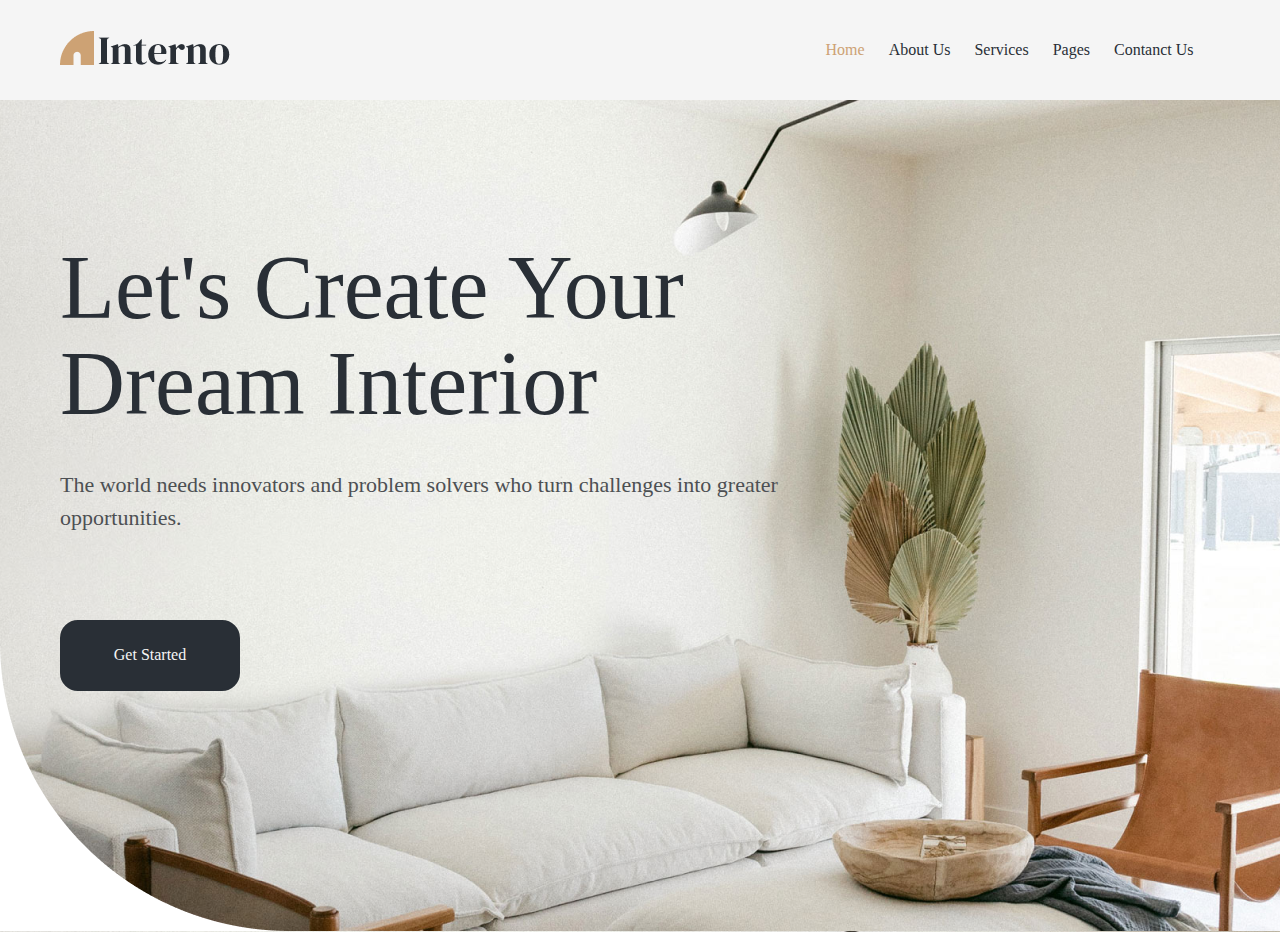
==== страница/grids.html @ ed87ba84 "week7" ====
<!DOCTYPE html>
<html lang="en">
    <head>
        <meta charset="UTF-8" />
        <meta http-equiv="X-UA-Compatible" content="IE=edge" />
        <meta name="viewport" content="width=device-width, initial-scale=1.0" />
        <link rel="stylesheet" href="grids.css" />
        <link rel="stylesheet" href="css/normalize.css" />
        <title>Interno</title>
    </head>
    <body>
        <header class="header">
            <a hlef="#" class="header-logo">
                <img src="images/Vector.png" alt="logo" />
                <img src="images/Vector1.png" alt="logo" />
            </a>
            <nav class="header-nav">
                <a href="#" class="content-1">Home</a>
                <a href="#" class="content-2">About Us</a>
                <a href="#" class="content-3">Services</a>
                <a href="#" class="content-4">Pages</a>
                <a href="#" class="content-5">Contanct Us</a>
            </nav>
        </header>
        <main class="main">
            <h1 class="header-title">Let's Create Your Dream Interior</h1>
            <h2 class="header-subtitle">
                The world needs innovators and problem solvers who turn
                challenges into greater opportunities.
            </h2>
            <button id="click" onclick="myScript">Get Started</button>
        </main>
    </body>
</html>
---- страница/grids.css ----
body {
    margin: 0px;
    position: relative;
    overflow-x: hidden;
    overflow-y: auto;
}
button {
    padding: 0;
    border: none;
    font: inherit;
    color: inherit;
    background-color: transparent;
    cursor: pointer;
}
.header {
    display: grid;
    grid-template-columns: 60px 5fr 6fr 7fr;
    grid-template-areas: '. header-logo . header-nav ';
    min-height: 100px;
    align-items: center;
    background-color: #f5f5f5;
}
.header-logo {
    grid-area: header-logo;
}
.header-nav {
    grid-area: header-nav;
}
.content-1 {
    margin-left: 20px;
    color: #cda274;
    text-decoration: none;
}
.content-2 {
    margin-left: 20px;
    color: #292f36;
    text-decoration: none;
}
.content-3 {
    margin-left: 20px;
    color: #292f36;
    text-decoration: none;
}
.content-4 {
    margin-left: 20px;
    color: #292f36;
    text-decoration: none;
}
.content-5 {
    margin-left: 20px;
    color: #292f36;
    text-decoration: none;
}
.main {
    display: grid;
    grid-template-rows: 350px 170px 100px;
    grid-template-columns: 60px 5fr 6fr 6fr;
    background-image: url(images/IMAGE.png);
    grid-template-areas: '. header-title header-title .' '. header-subtitle header-subtitle .' '. click . .';
    height: 832px;
    width: 1280px;
    left: 0;
    right: 0;
    top: 0px;
}
.header-title {
    grid-area: header-title;
    color: #292f36;
    font-family: 'DM Serif Display';
    font-style: normal;
    font-weight: 400;
    font-size: 90px;
    line-height: 96px;
    justify-items: start;
    align-items: start;
    margin-top: 140px;
}
.header-subtitle {
    grid-area: header-subtitle;
    color: #4d5053;
    font-family: 'Jost';
    font-style: normal;
    font-weight: 400;
    font-size: 22px;
    line-height: 33px;
}
#click {
    grid-area: click;
    height: 71px;
    width: 180px;
    left: 0;
    right: 0;
    top: 0;
    background: #292f36;
    border: 2px solid #292f36;
    border-radius: 18px;
    color: #f5f5f5;
}
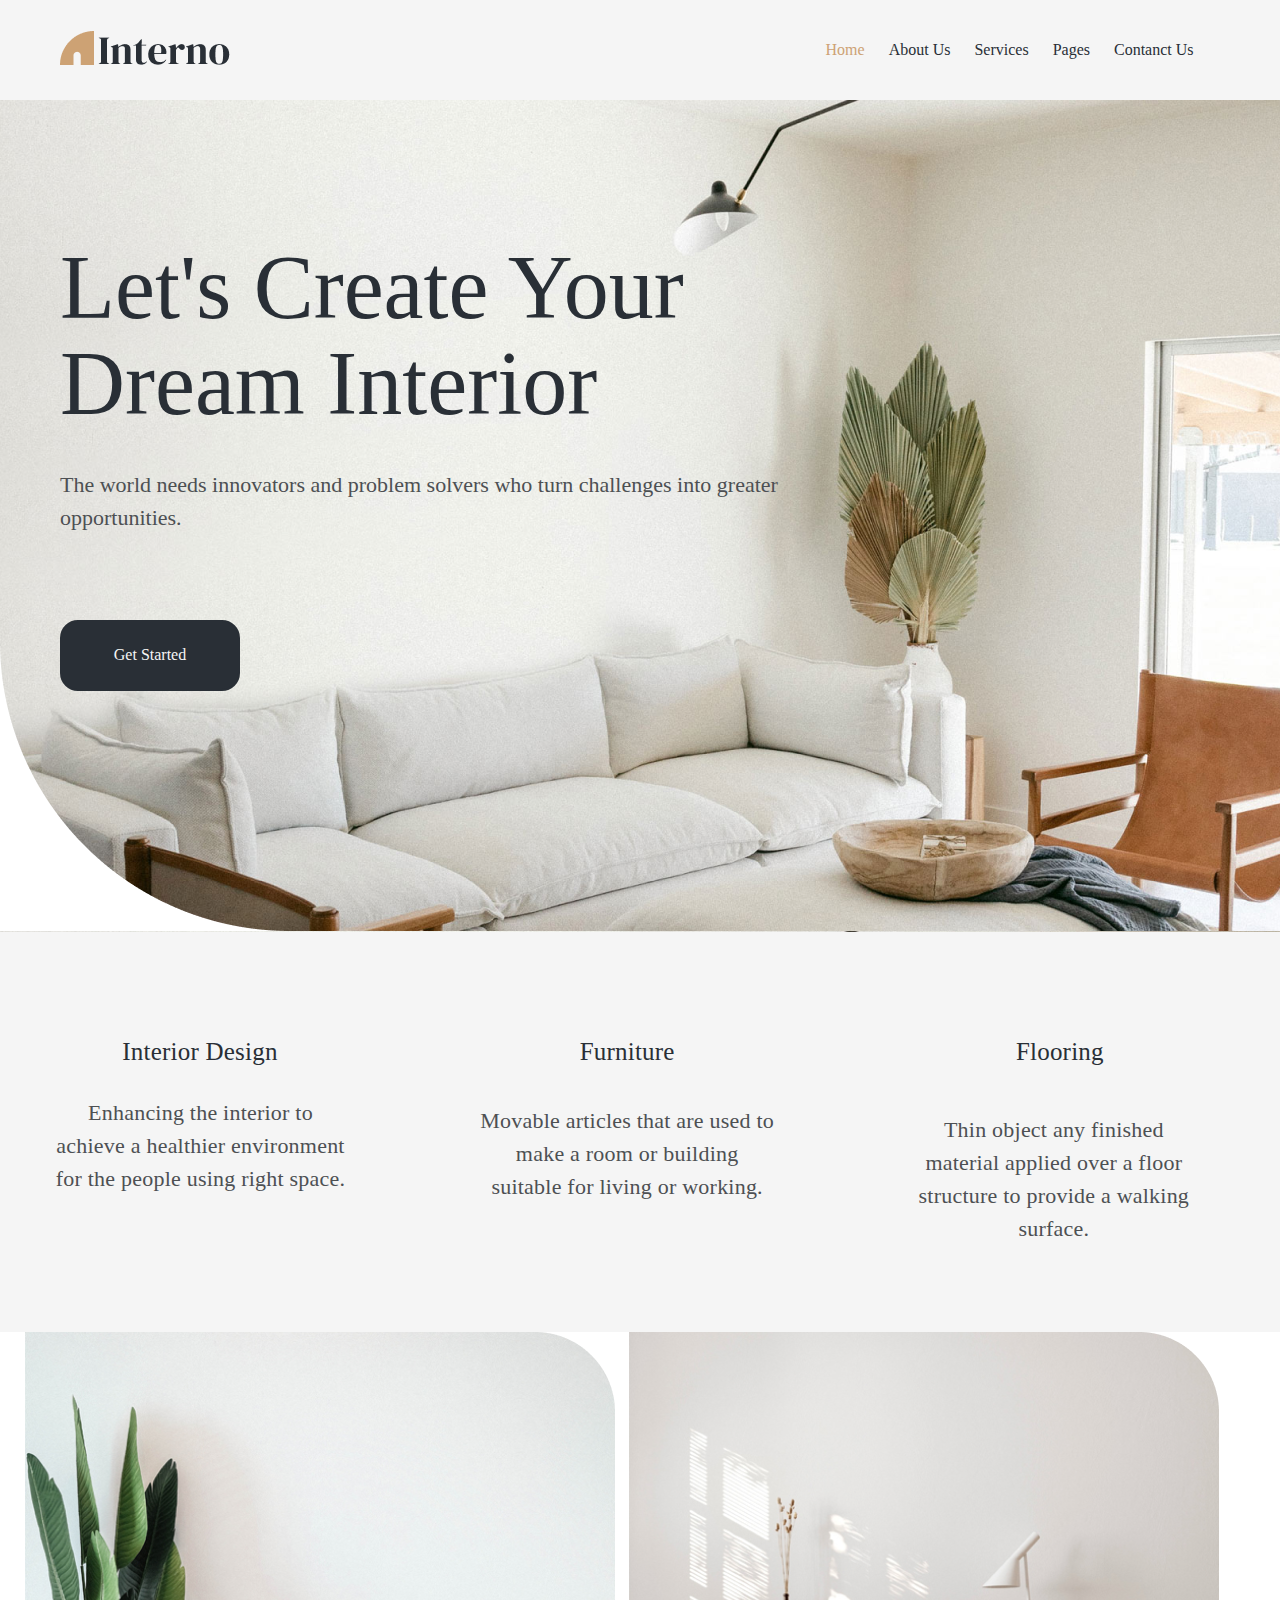
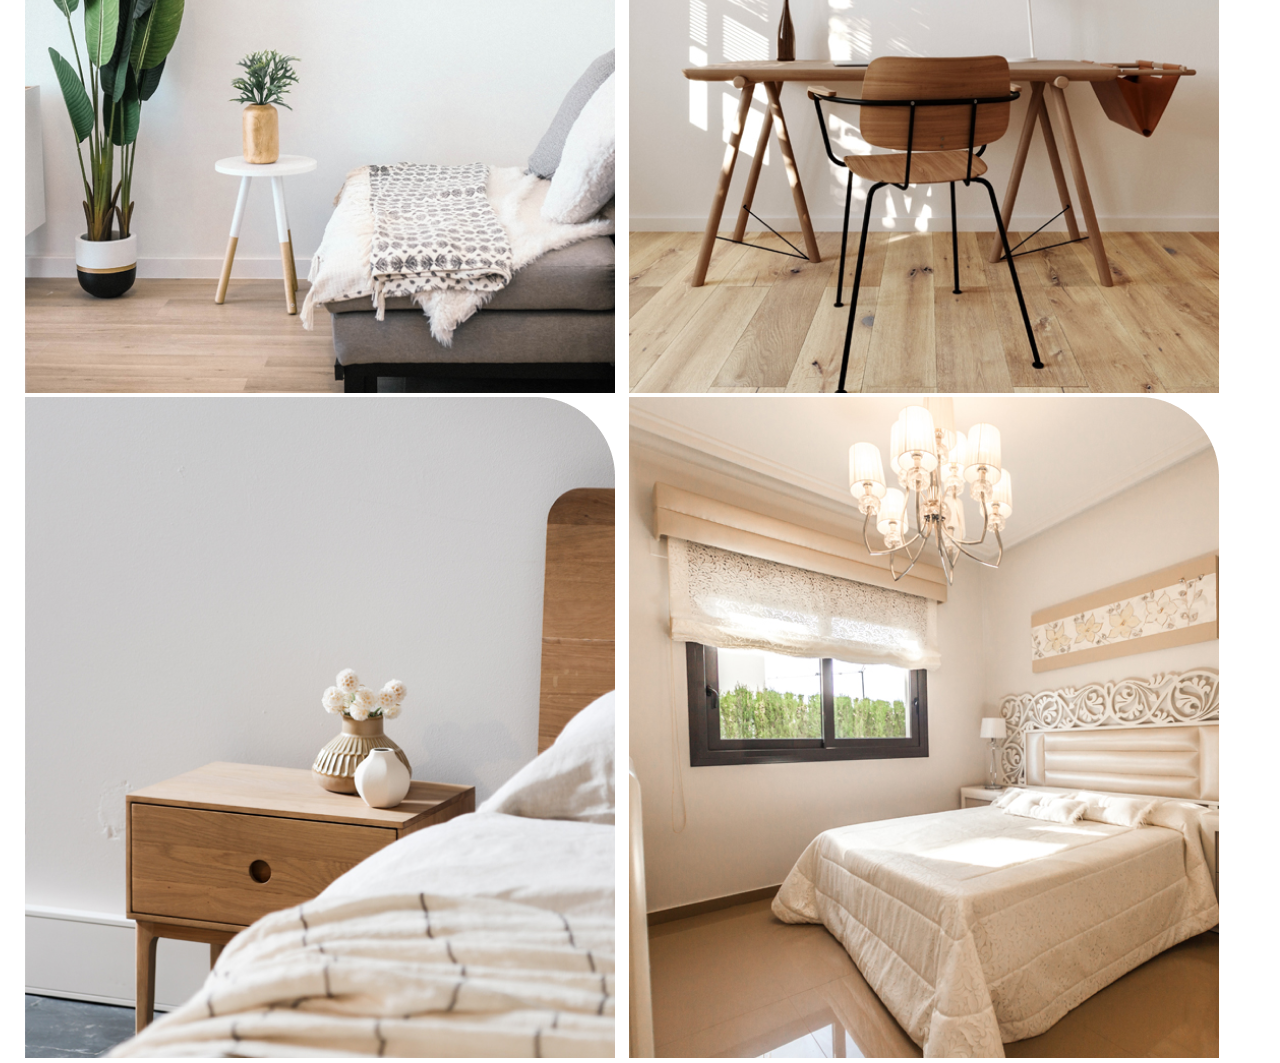
==== commit 738f38e4: "week7" ====
--- a/страница/grids.html
+++ b/страница/grids.html
@@ -30,5 +30,34 @@
             </h2>
             <button id="click" onclick="myScript">Get Started</button>
         </main>
+        <article class="article">
+            <div class="article-right">
+                <h3 class="article1-title">Interior Design</h3>
+                <p class="article1-subtitle">
+                    Enhancing the interior to achieve a healthier environment
+                    for the people using right space.
+                </p>
+            </div>
+            <div class="article-center">
+                <h4 class="article2-title">Furniture</h4>
+                <p class="article2-subtitle">
+                    Movable articles that are used to make a room or building
+                    suitable for living or working.
+                </p>
+            </div>
+            <div class="article-left">
+                <h5 class="article3-title">Flooring</h5>
+                <p class="article1-subtitle">
+                    Thin object any finished material applied over a floor
+                    structure to provide a walking surface.
+                </p>
+            </div>
+        </article>
+        <main class="image">
+            <object id="image1" data="images/1.png" type="image/png"></object>
+            <object id="image2" data="images/2.png" type="image/png"></object>
+            <object id="image3" data="images/3.png" type="image/png"></object>
+            <object id="image4" data="images/4.png" type="image/png"></object>
+        </main>
     </body>
 </html>
--- a/страница/grids.css
+++ b/страница/grids.css
@@ -25,6 +25,7 @@
 }
 .header-nav {
     grid-area: header-nav;
+    flex-wrap: wrap;
 }
 .content-1 {
     margin-left: 20px;
@@ -96,3 +97,121 @@
     border-radius: 18px;
     color: #f5f5f5;
 }
+.article {
+    display: grid;
+    grid-template-rows: 100px 500px 100px;
+    grid-template-columns: 1fr 1fr 1fr;
+    background-color: #f5f5f5;
+    grid-template-areas: '. . . ' '. article1-title article2-title article3-title .' '. article1-subtitle article2-subtitle article3-subtitle.';
+    height: 400px;
+}
+.article1-title {
+    grid-area: article1-title;
+    width: 174px;
+    height: 39px;
+    font-family: 'DM Serif Display';
+    font-style: normal;
+    font-weight: 400;
+    font-size: 25px;
+    line-height: 39px;
+    text-align: center;
+    letter-spacing: 0.22px;
+    color: #292f36;
+    margin-left: 113px;
+    margin-top: 100px;
+}
+.article1-subtitle {
+    grid-area: article1-subtitle;
+    width: 297px;
+    height: 99px;
+    font-family: 'Jost';
+    font-style: normal;
+    font-weight: 400;
+    font-size: 22px;
+    line-height: 33px;
+    text-align: center;
+    letter-spacing: 0.22px;
+    color: #4d5053;
+    margin-left: 52px;
+}
+.article2-title {
+    grid-area: article2-title;
+    width: 111px;
+    height: 39px;
+    font-family: 'DM Serif Display';
+    font-style: normal;
+    font-weight: 400;
+    font-size: 25px;
+    line-height: 39px;
+    text-align: center;
+    letter-spacing: 0.22px;
+    color: #292f36;
+    margin-left: 145px;
+    margin-top: 100px;
+}
+.article2-subtitle {
+    grid-area: article2-subtitle;
+    width: 297px;
+    height: 99px;
+    font-family: 'Jost';
+    font-style: normal;
+    font-weight: 400;
+    font-size: 22px;
+    line-height: 33px;
+    text-align: center;
+    letter-spacing: 0.22px;
+    color: #4d5053;
+    margin-left: 52px;
+}
+.article3-title {
+    grid-area: article3-title;
+    width: 111px;
+    height: 39px;
+    font-family: 'DM Serif Display';
+    font-style: normal;
+    font-weight: 400;
+    font-size: 25px;
+    line-height: 39px;
+    text-align: center;
+    letter-spacing: 0.22px;
+    color: #292f36;
+    margin-left: 151px;
+    margin-top: 100px;
+}
+.article3-subtitle {
+    grid-area: article3-subtitle;
+    width: 297px;
+    height: 99px;
+    font-family: 'Jost';
+    font-style: normal;
+    font-weight: 400;
+    font-size: 22px;
+    line-height: 33px;
+    text-align: center;
+    letter-spacing: 0.22px;
+    color: #4d5053;
+    margin-left: 52px;
+}
+.image {
+    margin-left: 15px;
+}
+#image1 {
+    margin-left: 10px;
+    margin-right: 10px;
+    height: 661px;
+    width: 590px;
+}
+#image2 {
+    height: 661px;
+    width: 590px;
+}
+#image3 {
+    margin-left: 10px;
+    margin-right: 10px;
+    height: 661px;
+    width: 590px;
+}
+#image4 {
+    height: 661px;
+    width: 590px;
+}
